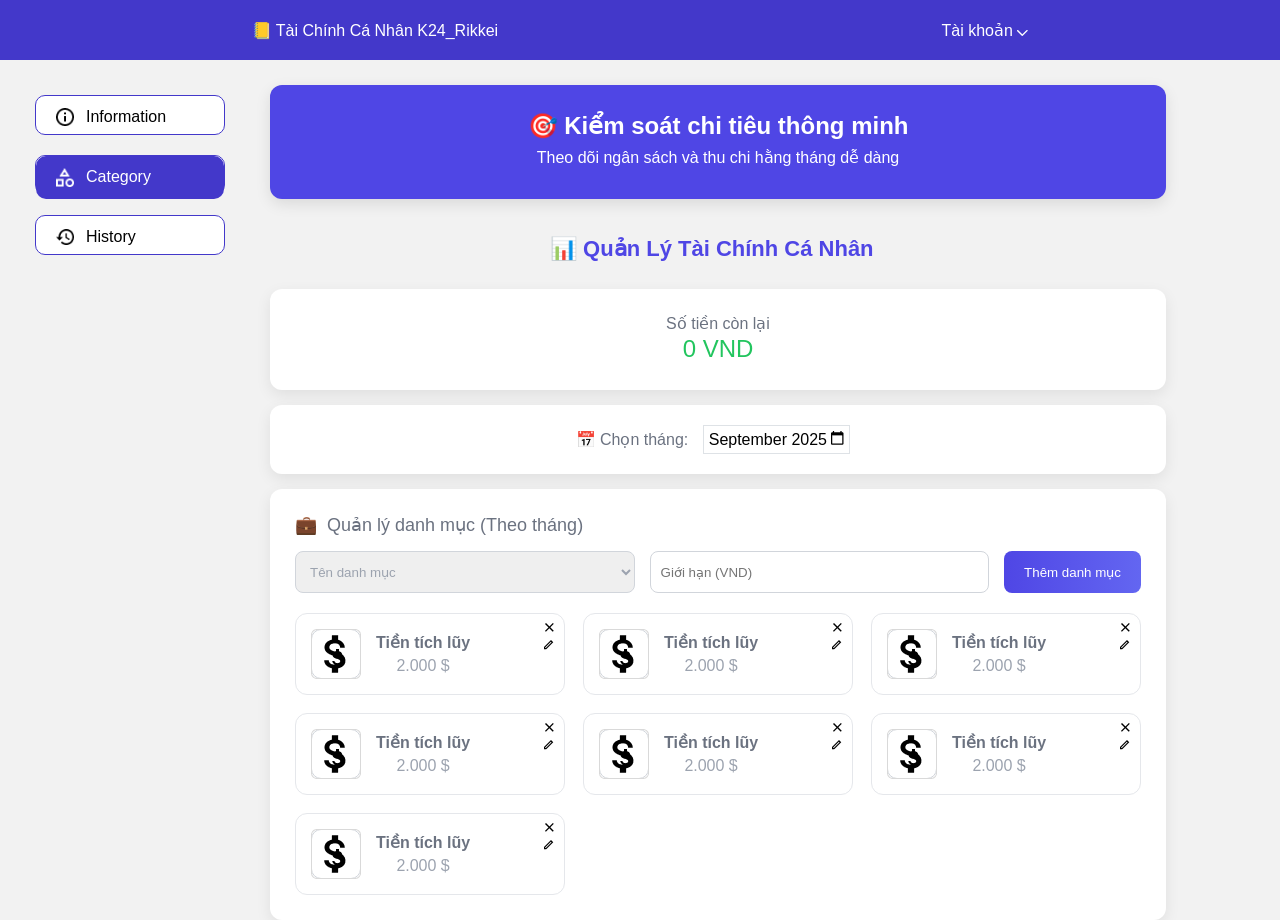
==== project-NguyenQuyDung/STRUCTURE_FINANCE/pages/category.html @ a1ae0519 "Add files via upload" ====
<!doctype html>
<html lang="en">
  <head>
    <meta charset="UTF-8" />
    <meta name="viewport" content="width=device-width, initial-scale=1.0" />
    <title>Tài chính cá nhân K25_Rikkei</title>
    <link rel="stylesheet" href="../css/category.css" />
  </head>
  <body>
    <div class="header">
      <p>📒 Tài Chính Cá Nhân K24_Rikkei</p>
      <p>
        Tài khoản <img src="../assets/images/Vector (1).png" alt="vector" />
      </p>
    </div>
    <nav>
      <div>
        <p>
          <img src="../assets/images/Vector (7).png" alt="infor" /> Information
        </p>
      </div>
      <div>
        <p id="active"><img src="../assets/images/Vector (8).png" alt="cate" />Category</p>
      </div>
      <div>
        <p><img src="../assets/images/Vector (6).png" alt="his" />History</p>
      </div>
    </nav>
    <div class="section">
      <div class="section1">
        <h2>🎯 Kiểm soát chi tiêu thông minh</h2>
        <p>Theo dõi ngân sách và thu chi hằng tháng dễ dàng</p>
      </div>
      <h1>📊 Quản Lý Tài Chính Cá Nhân</h1>
      <div class="section2">
        <p>Số tiền còn lại</p>
        <p id="money">0 VND</p>
      </div>
      <div class="section3">
        <p>
          📅 Chọn tháng:
          <span id="date">
            September 2025
            <img src="../assets/images/Vector (3).png" alt="" />
          </span>
        </p>
      </div>
<div class="section4">
  <div class="section4-title">
    <span>💼</span>
    <p>Quản lý danh mục (Theo tháng)</p>
  </div>

  <div class="section4-form">
    <select>
      <option>Tên danh mục</option>
    </select>

    <input type="text" placeholder="Giới hạn (VND)" />

    <button>Thêm danh mục</button>
  </div>

  <div class="category-container">
    <div class="category-card">
      <div class="card-icon"><img src="../assets/images/Frame 5.png" alt="Attach"></div>
      <div class="card-text">
        <h4>Tiền tích lũy</h4>
        <p>2.000 $</p>
      </div>
      <div class="card-action">
        <span><img src="../assets/images/Vector (11).png" alt="vector"></span>
        <span><img src="../assets/images/Vector (10).png" alt="vector"></span>
      </div>
    </div>

    <div class="category-card">
      <div class="card-icon"><img src="../assets/images/Frame 5.png" alt="Attach"></div>
      <div class="card-text">
        <h4>Tiền tích lũy</h4>
        <p>2.000 $</p>
      </div>
      <div class="card-action">
        <span><img src="../assets/images/Vector (11).png" alt="vector"></span>
        <span><img src="../assets/images/Vector (10).png" alt="vector"></span>
      </div>
    </div>

    <div class="category-card">
      <div class="card-icon"><img src="../assets/images/Frame 5.png" alt="Attach"></div>
      <div class="card-text">
        <h4>Tiền tích lũy</h4>
        <p>2.000 $</p>
      </div>
      <div class="card-action">
        <span><img src="../assets/images/Vector (11).png" alt="vector"></span>
        <span><img src="../assets/images/Vector (10).png" alt="vector"></span>
      </div>
    </div>

    <div class="category-card">
      <div class="card-icon"><img src="../assets/images/Frame 5.png" alt="Attach"></div>
      <div class="card-text">
        <h4>Tiền tích lũy</h4>
        <p>2.000 $</p>
      </div>
      <div class="card-action">
        <span><img src="../assets/images/Vector (11).png" alt="vector"></span>
        <span><img src="../assets/images/Vector (10).png" alt="vector"></span>
      </div>
    </div>

    <div class="category-card">
      <div class="card-icon"><img src="../assets/images/Frame 5.png" alt="Attach"></div>
      <div class="card-text">
        <h4>Tiền tích lũy</h4>
        <p>2.000 $</p>
      </div>
      <div class="card-action">
        <span><img src="../assets/images/Vector (11).png" alt="vector"></span>
        <span><img src="../assets/images/Vector (10).png" alt="vector"></span>
      </div>
    </div>

    <div class="category-card">
      <div class="card-icon"><img src="../assets/images/Frame 5.png" alt="Attach"></div>
      <div class="card-text">
        <h4>Tiền tích lũy</h4>
        <p>2.000 $</p>
      </div>
      <div class="card-action">
        <span><img src="../assets/images/Vector (11).png" alt="vector"></span>
        <span><img src="../assets/images/Vector (10).png" alt="vector"></span>
      </div>
    </div>

    <div class="category-card">
      <div class="card-icon"><img src="../assets/images/Frame 5.png" alt="Attach"></div>
      <div class="card-text">
        <h4>Tiền tích lũy</h4>
        <p>2.000 $</p>
      </div>
      <div class="card-action">
        <span><img src="../assets/images/Vector (11).png" alt="vector"></span>
        <span><img src="../assets/images/Vector (10).png" alt="vector"></span>
      </div>
    </div>
  </div>
</div>
  </body>
</html>
---- project-NguyenQuyDung/STRUCTURE_FINANCE/css/category.css ----
* {
    margin: 0;
    padding: 0;
    box-sizing: border-box;
    font-family: 'Segoe UI', Tahoma, Geneva, Verdana, sans-serif
}

body {
    background: #F2F2F2;
}

/* HEADER */
.header {
    height: 60px;
    background: #4338CA;
    color: white;
    display: flex;
    justify-content: space-around;
    align-items: center;
    padding: 0 30px;
    font-weight: 400;
}
.header img{
    cursor: pointer;
}

/* SIDEBAR */
nav {
    display: flex;
    flex-direction: column;
    justify-content: center;
    position:fixed;
    top: 80px;
    left: 20px;
    width: 220px;
    padding: 15px;
    border-radius: 12px;
}
nav div{
  width: 100%;              
  height: 40px;
  margin-bottom: 20px;
  border: 1px solid #4338CA;
  border-radius: 10px;
  background-color: white;
}


nav p {
    display: flex;
    align-items: center;
    gap: 12px;
    padding: 12px;
    margin-bottom: 10px;
    border-radius: 10px;
    cursor: pointer;
    font-weight: 400;
    padding-left: 20px;
}

nav img {
    width: 18px;
    display: flex;
    justify-content: left;
}

/* active menu */
#active{
    background: #4338CA;
    color: white;
}

/* CONTENT */
.section1,
.section2,
.section3,
.section4,
h1,
form,
.button1 {
    margin-left: 270px;
    width: 70%;
}

/* Banner */
.section1 {
    margin-top: 25px;
    background: #4F46E5;
    color: white;
    padding: 25px;
    border-radius: 12px;
    box-shadow: 0 5px 15px rgba(0,0,0,0.1);
    text-align: center;
    font-weight: 400;
    line-height: 32px;
}

/* Title */
h1 {
    margin-top: 25px;
    font-size: 22px;
    margin-left: 550px;
    color: #4F46E5;
    line-height: 50px;
}

/* Card */
.section2,
.section3,
.section4{
    margin-top: 15px;
    background: white;
    padding: 25px;
    border-radius: 12px;
    box-shadow: 0 5px 15px rgba(0,0,0,0.08);
    text-align: center;
    color: #6B7280;
}
#money{
    color: #22C55E;
    line-height: 32px;
    font-size: 24px;
}

#date{
    border: 1px solid #DEE2E6;
    padding: 5px;
    margin: 10px;
    color: black;
}
.section4 {
    margin-top: 15px;
    background: white;
    padding: 25px;
    border-radius: 12px;
    box-shadow: 0 5px 15px rgba(0,0,0,0.08);
}

/* Title */
.section4-title {
    display: flex;
    align-items: center;
    gap: 10px;
    font-size: 18px;
    margin-bottom: 15px;
}

/* Form */
.section4-form {
    display: flex;
    gap: 15px;
    margin-bottom: 20px;
}
select {
    color: #9CA3AF;
}

select option {
    color: black;
}

.section4-form select,
.section4-form input {
    height: 42px;
    padding: 10px;
    border: 1px solid #D1D5DB;
    border-radius: 8px;
    flex: 1;
    outline: none;
}

/* Button gradient */
.section4-form button {
    background: linear-gradient(to right, #4F46E5, #6366F1);
    color: white;
    border: none;
    padding: 0 20px;
    border-radius: 8px;
    cursor: pointer;
    font-weight: 500;
}

/* Grid card */
.category-container {
    display: grid;
    grid-template-columns: repeat(3, 1fr);
    gap: 18px;
}

/* Card */
.category-card {
    position: relative;
    display: flex;
    align-items: center;
    gap: 15px;
    padding: 15px;
    border: 1px solid #E5E7EB;
    border-radius: 12px;
    background: white;
}

/* Icon box */
.card-icon {
    width: 50px;
    height: 50px;
    border: 1px solid #D1D5DB;
    border-radius: 10px;
    display: flex;
    justify-content: center;
    align-items: center;
    font-size: 26px;
    background: white;
}
.card-icon img{
    font-size: 100px ;
}

/* Text */
.card-text h4 {
    font-size: 16px;
    margin-bottom: 5px;
}

.card-text p {
    color: #9CA3AF;
}

/* Action icons */
.card-action {
    position: absolute;
    top: 8px;
    right: 10px;
    display: flex;
    flex-direction: column;
    line-height: 10px;
    gap: 8px;
    cursor: pointer;
}
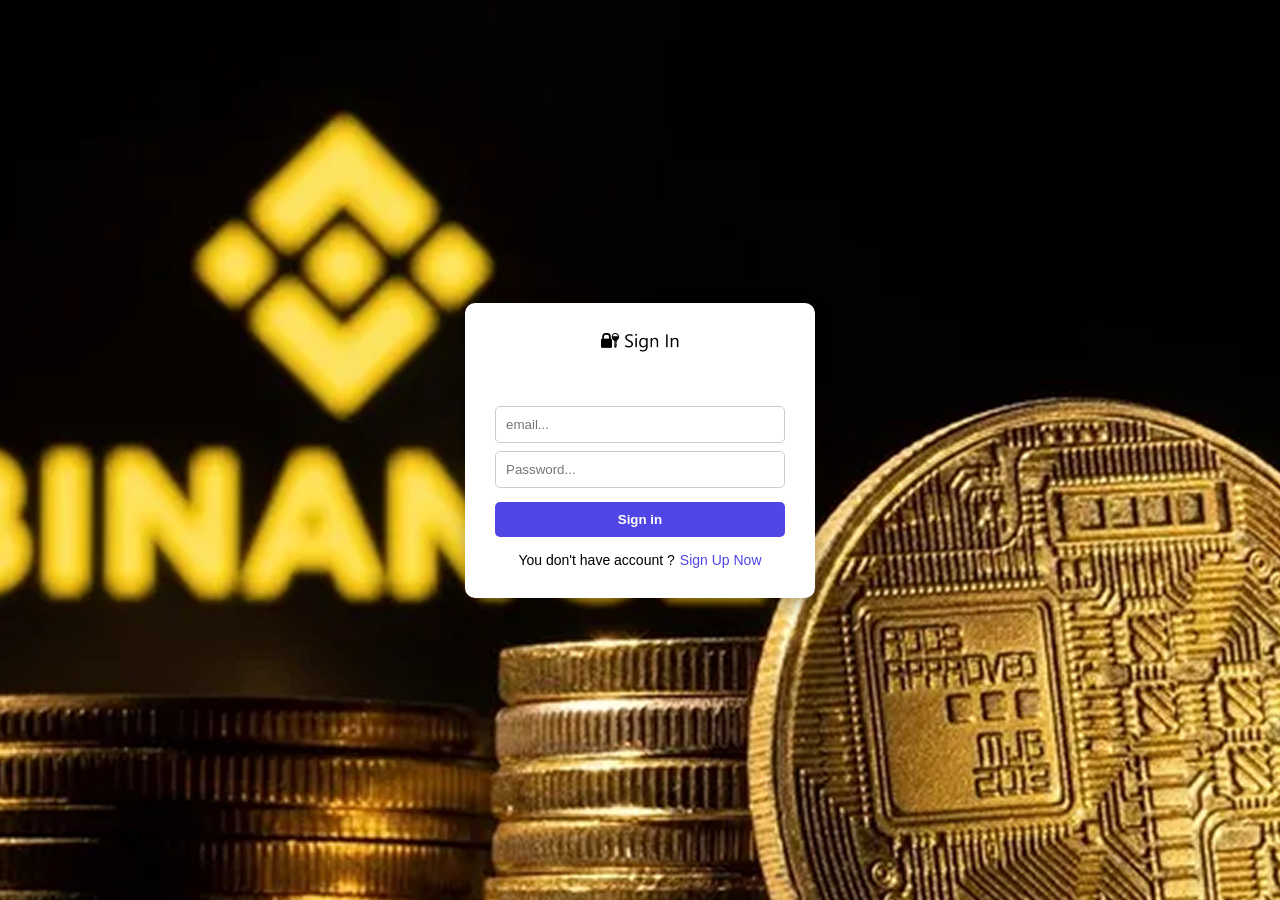
==== commit df6192ea: "Add files via upload" ====
--- a/project-NguyenQuyDung/STRUCTURE_FINANCE/pages/category.html
+++ b/project-NguyenQuyDung/STRUCTURE_FINANCE/pages/category.html
@@ -9,23 +9,33 @@
   <body>
     <div class="header">
       <p>📒 Tài Chính Cá Nhân K24_Rikkei</p>
-      <p>
-        Tài khoản <img src="../assets/images/Vector (1).png" alt="vector" />
-      </p>
+      <div class="header-right">
+        <div class="account-dropdown" id="accountDropdown">
+          <p class="account-btn">Tài khoản <img id="accountToggle" src="../assets/images/Vector (1).png" alt="arrow" /></p>
+          <div id="logoutMenu" class="logout-menu hidden">
+            <button id="logoutBtn" class="logout-btn">Logout</button>
+          </div>
+        </div>
+      </div>
     </div>
-    <nav>
-      <div>
-        <p>
-          <img src="../assets/images/Vector (7).png" alt="infor" /> Information
-        </p>
-      </div>
-      <div>
-        <p id="active"><img src="../assets/images/Vector (8).png" alt="cate" />Category</p>
-      </div>
-      <div>
-        <p><img src="../assets/images/Vector (6).png" alt="his" />History</p>
-      </div>
-    </nav>
+    <div class="layout-container">
+    <div class="menu-container">
+        <button class="menu-btn outline" onclick="window.location.href='home.html'">
+            <img src="../assets/images/Vector (7).png" alt="">
+            <span class="text">Information</span>
+        </button>
+
+        <button class="menu-btn solid" onclick="window.location.href='category.html'">
+            <img src="../assets/images/Vector (8).png" alt="">
+            <span class="text">Category</span>
+        </button>
+
+        <button class="menu-btn outline" onclick="window.location.href='history.html'">
+            <img src="../assets/images/Vector (6).png" alt="">
+            <span class="text">History</span>
+        </button>
+    </div>
+
     <div class="section">
       <div class="section1">
         <h2>🎯 Kiểm soát chi tiêu thông minh</h2>
@@ -144,8 +154,8 @@
         <span><img src="../assets/images/Vector (11).png" alt="vector"></span>
         <span><img src="../assets/images/Vector (10).png" alt="vector"></span>
       </div>
+      </div>
     </div>
-  </div>
-</div>
-  </body>
+    </div>
+  <script src="../js/home.js"></script>
 </html>
--- a/project-NguyenQuyDung/STRUCTURE_FINANCE/css/category.css
+++ b/project-NguyenQuyDung/STRUCTURE_FINANCE/css/category.css
@@ -8,7 +8,80 @@
 body {
     background: #F2F2F2;
 }
-
+.menu-container {
+    display: flex;
+    flex-direction: column;
+    gap: 15px; /* Khoảng cách giữa các nút */
+    width: 260px;
+    flex-shrink: 0; /* không bị co lại */
+}
+/* Style chung cho các nút */
+.menu-btn {
+    display: flex;
+    align-items: center;
+    padding: 12px 20px;
+    font-size: 18px;
+    border-radius: 10px;
+    cursor: pointer;
+    transition: all 0.3s ease;
+    border: 2px solid #5a4ad1; /* Màu tím chủ đạo */
+    text-decoration: none;
+}
+
+/* Nút dạng viền (Outline) */
+.menu-btn.outline {
+    background-color: white;
+    color: #333;
+}
+
+.menu-btn.outline:hover {
+    background-color: #f0efff;
+}
+
+/* Nút dạng đặc (Solid) - Nút History */
+.menu-btn.solid {
+    background-color: #5a4ad1;
+    color: white;
+}
+
+.menu-btn.solid:hover {
+    background-color: #483ab3;
+}
+
+/* Căn chỉnh Icon và Text */
+.icon {
+    width: 30px;
+    font-size: 20px;
+    margin-right: 15px;
+    text-align: center;
+}
+
+.text {
+    flex-grow: 1;
+    text-align: center;
+}
+
+/* Loại bỏ outline mặc định khi click */
+.menu-btn:focus {
+    outline: none;
+}
+
+/* LAYOUT CONTAINER */
+.layout-container {
+    display: flex;
+    justify-content: center; /* đưa content ra giữa */
+    gap: 40px;
+    padding: 24px;
+}
+.menu-container {
+    position: fixed;
+    top: 90px;      /* cách header */
+    left: 30px;
+    width: 260px;
+    display: flex;
+    flex-direction: column;
+    gap: 15px;
+}
 /* HEADER */
 .header {
     height: 60px;
@@ -24,45 +97,49 @@
     cursor: pointer;
 }
 
-/* SIDEBAR */
-nav {
-    display: flex;
-    flex-direction: column;
-    justify-content: center;
-    position:fixed;
-    top: 80px;
-    left: 20px;
-    width: 220px;
-    padding: 15px;
-    border-radius: 12px;
-}
-nav div{
-  width: 100%;              
-  height: 40px;
-  margin-bottom: 20px;
-  border: 1px solid #4338CA;
-  border-radius: 10px;
-  background-color: white;
-}
-
-
-nav p {
-    display: flex;
-    align-items: center;
-    gap: 12px;
-    padding: 12px;
-    margin-bottom: 10px;
-    border-radius: 10px;
-    cursor: pointer;
-    font-weight: 400;
-    padding-left: 20px;
-}
-
-nav img {
-    width: 18px;
-    display: flex;
-    justify-content: left;
-}
+.account-dropdown {
+    position: relative;
+    display: inline-flex;
+    align-items: center;
+}
+
+.account-btn {
+    color: white;
+    font-weight: 600;
+    display: inline-flex;
+    align-items: center;
+    gap: 8px;
+    cursor: pointer;
+}
+
+.logout-menu {
+    position: absolute;
+    right: 0;
+    top: 32px;
+    background: #fff;
+    border: 1px solid #ddd;
+    border-radius: 6px;
+    box-shadow: 0 5px 16px rgba(0,0,0,0.2);
+    z-index: 100;
+    padding: 6px;
+}
+.logout-btn {
+    background: #ef4444;
+    color: white;
+    border: 1px solid #dc2626;
+    border-radius: 6px;
+    padding: 6px 12px;
+    cursor: pointer;
+    font-weight: 600;
+}
+
+.logout-btn:hover {
+    background: #dc2626;
+}
+.hidden {
+    display: none;
+}
+
 
 /* active menu */
 #active{
@@ -71,17 +148,9 @@
 }
 
 /* CONTENT */
-.section1,
-.section2,
-.section3,
-.section4,
-h1,
-form,
-.button1 {
-    margin-left: 270px;
-    width: 70%;
-}
-
+.section {
+    width: 900px;
+}
 /* Banner */
 .section1 {
     margin-top: 25px;
@@ -99,9 +168,9 @@
 h1 {
     margin-top: 25px;
     font-size: 22px;
-    margin-left: 550px;
     color: #4F46E5;
     line-height: 50px;
+    text-align: center;
 }
 
 /* Card */
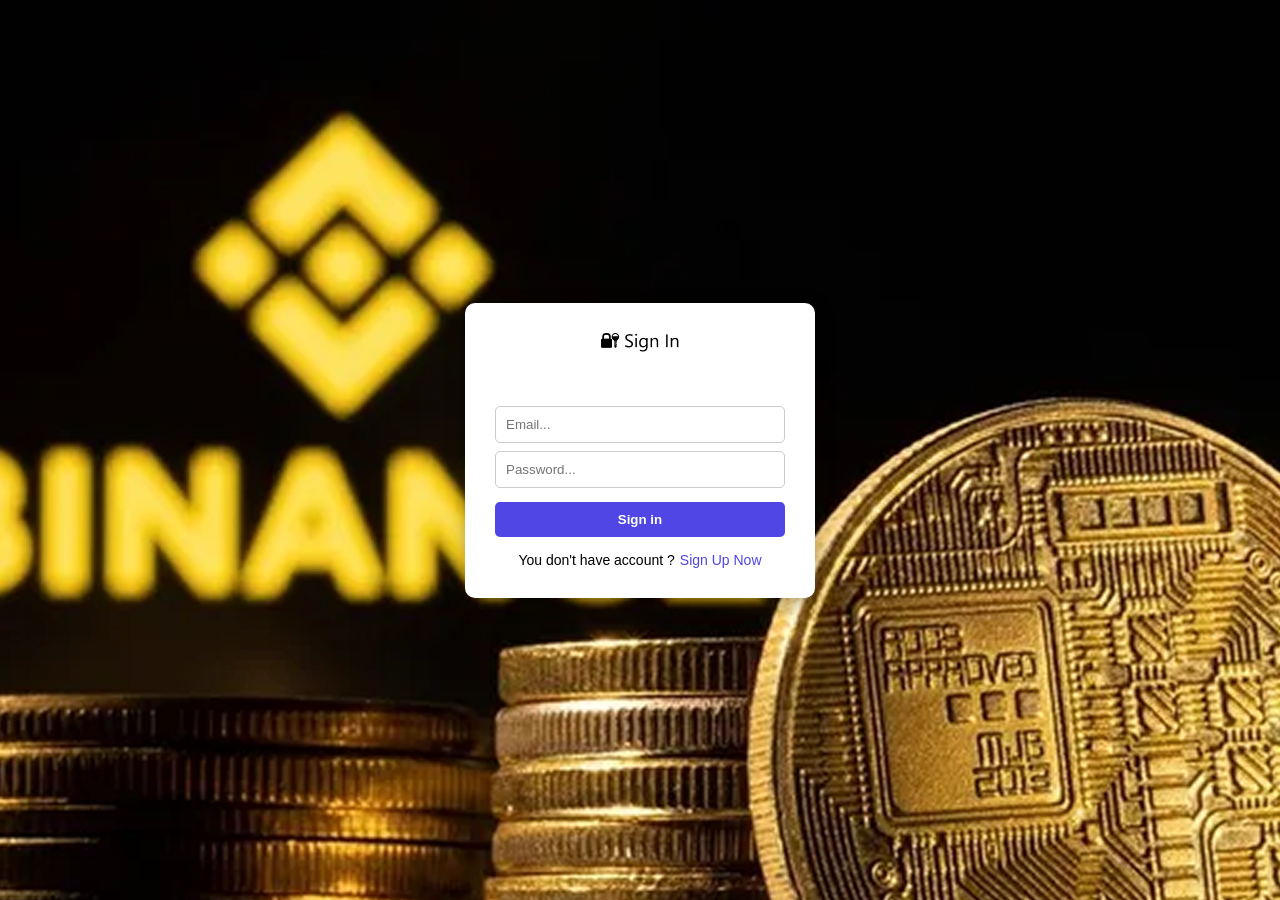
==== commit cc4f0801: "Add files via upload" ====
--- a/project-NguyenQuyDung/STRUCTURE_FINANCE/pages/category.html
+++ b/project-NguyenQuyDung/STRUCTURE_FINANCE/pages/category.html
@@ -3,12 +3,17 @@
   <head>
     <meta charset="UTF-8" />
     <meta name="viewport" content="width=device-width, initial-scale=1.0" />
+    <script>
+      if (localStorage.getItem("isLoggedIn") !== "true") {
+        window.location.href = "./login.html";
+      }
+    </script>
     <title>Tài chính cá nhân K25_Rikkei</title>
     <link rel="stylesheet" href="../css/category.css" />
   </head>
   <body>
     <div class="header">
-      <p>📒 Tài Chính Cá Nhân K24_Rikkei</p>
+      <p>📒 Tài Chính Cá Nhân K25_Rikkei</p>
       <div class="header-right">
         <div class="account-dropdown" id="accountDropdown">
           <p class="account-btn">Tài khoản <img id="accountToggle" src="../assets/images/Vector (1).png" alt="arrow" /></p>
@@ -49,10 +54,7 @@
       <div class="section3">
         <p>
           📅 Chọn tháng:
-          <span id="date">
-            September 2025
-            <img src="../assets/images/Vector (3).png" alt="" />
-          </span>
+          <input type="month" id="monthPicker" />
         </p>
       </div>
 <div class="section4">
@@ -62,100 +64,23 @@
   </div>
 
   <div class="section4-form">
-    <select>
-      <option>Tên danh mục</option>
-    </select>
+    <input type="text" id="categoryNameInput" placeholder="Nhập tên danh mục" />
 
-    <input type="text" placeholder="Giới hạn (VND)" />
+    <input type="number" id="categoryBudgetInput" placeholder="Giới hạn (VND)" />
 
-    <button>Thêm danh mục</button>
+    <button id="addCategoryBtn">Thêm danh mục</button>
   </div>
 
-  <div class="category-container">
-    <div class="category-card">
-      <div class="card-icon"><img src="../assets/images/Frame 5.png" alt="Attach"></div>
-      <div class="card-text">
-        <h4>Tiền tích lũy</h4>
-        <p>2.000 $</p>
-      </div>
-      <div class="card-action">
-        <span><img src="../assets/images/Vector (11).png" alt="vector"></span>
-        <span><img src="../assets/images/Vector (10).png" alt="vector"></span>
-      </div>
+  <div id="categoryWarning" style="color: red; margin-top: 10px; display: none; font-weight: bold;">
+    ⚠️ Vui lòng nhập tên danh mục và số tiền!
+  </div>
+
+  <div class="category-container" id="categoryContainer">
+    <!-- Danh sách danh mục sẽ được tạo động ở đây -->
+  </div>
+</div>
     </div>
 
-    <div class="category-card">
-      <div class="card-icon"><img src="../assets/images/Frame 5.png" alt="Attach"></div>
-      <div class="card-text">
-        <h4>Tiền tích lũy</h4>
-        <p>2.000 $</p>
-      </div>
-      <div class="card-action">
-        <span><img src="../assets/images/Vector (11).png" alt="vector"></span>
-        <span><img src="../assets/images/Vector (10).png" alt="vector"></span>
-      </div>
-    </div>
-
-    <div class="category-card">
-      <div class="card-icon"><img src="../assets/images/Frame 5.png" alt="Attach"></div>
-      <div class="card-text">
-        <h4>Tiền tích lũy</h4>
-        <p>2.000 $</p>
-      </div>
-      <div class="card-action">
-        <span><img src="../assets/images/Vector (11).png" alt="vector"></span>
-        <span><img src="../assets/images/Vector (10).png" alt="vector"></span>
-      </div>
-    </div>
-
-    <div class="category-card">
-      <div class="card-icon"><img src="../assets/images/Frame 5.png" alt="Attach"></div>
-      <div class="card-text">
-        <h4>Tiền tích lũy</h4>
-        <p>2.000 $</p>
-      </div>
-      <div class="card-action">
-        <span><img src="../assets/images/Vector (11).png" alt="vector"></span>
-        <span><img src="../assets/images/Vector (10).png" alt="vector"></span>
-      </div>
-    </div>
-
-    <div class="category-card">
-      <div class="card-icon"><img src="../assets/images/Frame 5.png" alt="Attach"></div>
-      <div class="card-text">
-        <h4>Tiền tích lũy</h4>
-        <p>2.000 $</p>
-      </div>
-      <div class="card-action">
-        <span><img src="../assets/images/Vector (11).png" alt="vector"></span>
-        <span><img src="../assets/images/Vector (10).png" alt="vector"></span>
-      </div>
-    </div>
-
-    <div class="category-card">
-      <div class="card-icon"><img src="../assets/images/Frame 5.png" alt="Attach"></div>
-      <div class="card-text">
-        <h4>Tiền tích lũy</h4>
-        <p>2.000 $</p>
-      </div>
-      <div class="card-action">
-        <span><img src="../assets/images/Vector (11).png" alt="vector"></span>
-        <span><img src="../assets/images/Vector (10).png" alt="vector"></span>
-      </div>
-    </div>
-
-    <div class="category-card">
-      <div class="card-icon"><img src="../assets/images/Frame 5.png" alt="Attach"></div>
-      <div class="card-text">
-        <h4>Tiền tích lũy</h4>
-        <p>2.000 $</p>
-      </div>
-      <div class="card-action">
-        <span><img src="../assets/images/Vector (11).png" alt="vector"></span>
-        <span><img src="../assets/images/Vector (10).png" alt="vector"></span>
-      </div>
-      </div>
-    </div>
-    </div>
-  <script src="../js/home.js"></script>
+  <script src="../js/category.js"></script>
+</body>
 </html>
--- a/project-NguyenQuyDung/STRUCTURE_FINANCE/css/category.css
+++ b/project-NguyenQuyDung/STRUCTURE_FINANCE/css/category.css
@@ -8,13 +8,6 @@
 body {
     background: #F2F2F2;
 }
-.menu-container {
-    display: flex;
-    flex-direction: column;
-    gap: 15px; /* Khoảng cách giữa các nút */
-    width: 260px;
-    flex-shrink: 0; /* không bị co lại */
-}
 /* Style chung cho các nút */
 .menu-btn {
     display: flex;
@@ -77,7 +70,7 @@
     position: fixed;
     top: 90px;      /* cách header */
     left: 30px;
-    width: 260px;
+    width: 200px;
     display: flex;
     flex-direction: column;
     gap: 15px;
@@ -105,7 +98,7 @@
 
 .account-btn {
     color: white;
-    font-weight: 600;
+    font-weight: 400;
     display: inline-flex;
     align-items: center;
     gap: 8px;
@@ -149,11 +142,11 @@
 
 /* CONTENT */
 .section {
-    width: 900px;
+    width: 600px;
+    margin: 0 auto;
 }
 /* Banner */
 .section1 {
-    margin-top: 25px;
     background: #4F46E5;
     color: white;
     padding: 25px;
@@ -261,7 +254,7 @@
     position: relative;
     display: flex;
     align-items: center;
-    gap: 15px;
+    gap: 8px;
     padding: 15px;
     border: 1px solid #E5E7EB;
     border-radius: 12px;
@@ -286,22 +279,25 @@
 
 /* Text */
 .card-text h4 {
-    font-size: 16px;
+    font-size: 13px;
     margin-bottom: 5px;
+    color: #000000;
 }
 
 .card-text p {
     color: #9CA3AF;
+    font-size: 12px;
+    text-align: left;
 }
 
 /* Action icons */
 .card-action {
     position: absolute;
     top: 8px;
-    right: 10px;
+    right: 5px;
     display: flex;
     flex-direction: column;
     line-height: 10px;
-    gap: 8px;
+    gap: 5px;
     cursor: pointer;
 }
